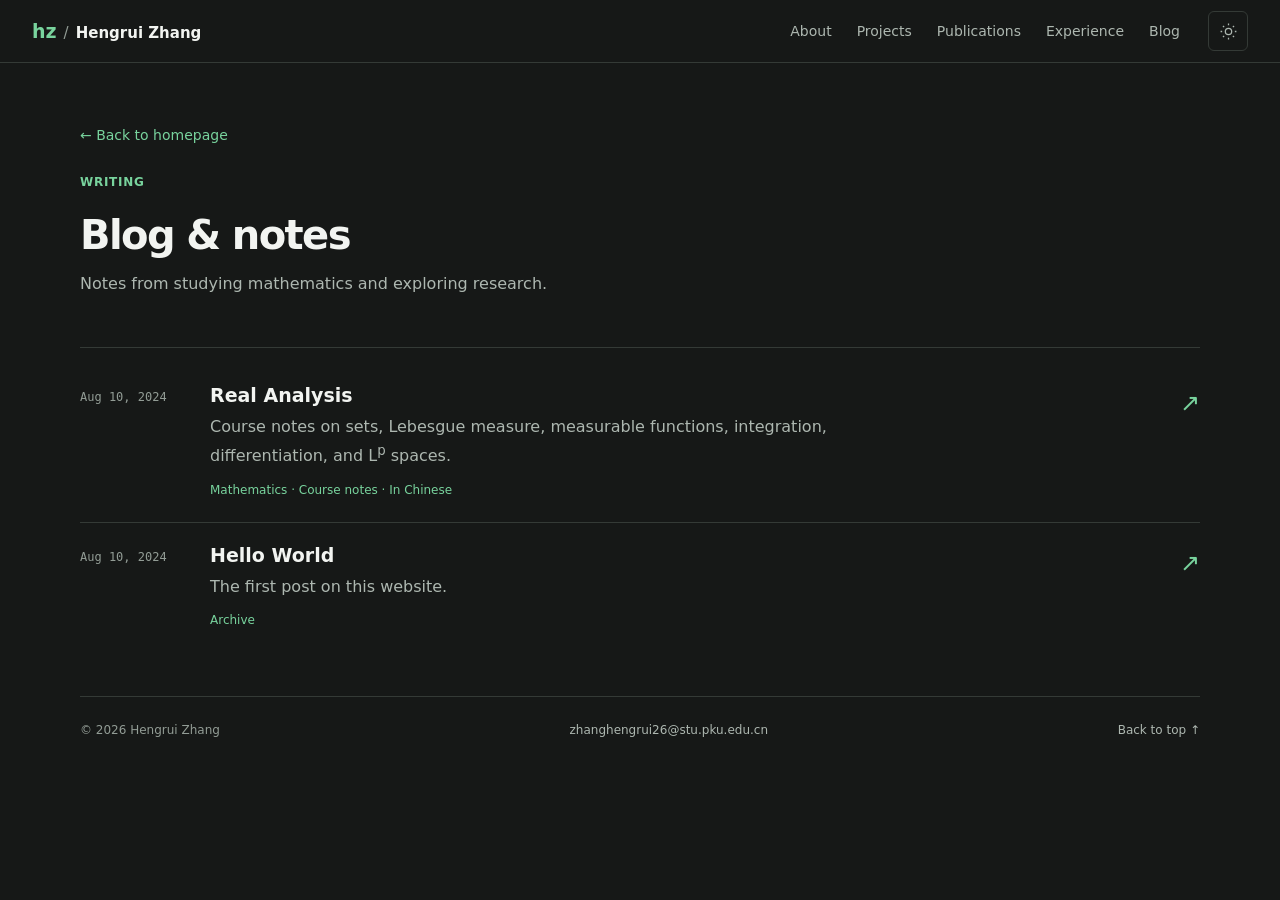
==== blog/index.html @ 1fe7f952 "Redesign academic homepage with OptBound visual style" ====
<!doctype html>
<html lang="en" data-theme="dark">
<head>
<meta charset="utf-8">
<meta name="viewport" content="width=device-width, initial-scale=1">
<title>Blog &amp; notes · Hengrui Zhang</title>
<meta name="description" content="Mathematical notes and writing by Hengrui Zhang.">
<meta name="theme-color" content="#161817">
<meta property="og:type" content="website">
<meta property="og:title" content="Blog &amp; notes · Hengrui Zhang">
<meta property="og:description" content="Mathematical notes and writing by Hengrui Zhang.">
<meta property="og:url" content="https://zhr.xyz/blog/">
<meta name="twitter:card" content="summary">
<link rel="canonical" href="https://zhr.xyz/blog/">
<link rel="icon" href="/assets/favicon.svg" type="image/svg+xml">
<script src="/assets/theme.js">
</script>
<link rel="stylesheet" href="/assets/site.css">
<script src="/assets/site.js" defer>
</script>
</head>
<body id="top">
<a class="skip-link" href="#main">Skip to content</a>
<header class="topbar">
<div class="topbar-inner">
<a class="brand" href="/" aria-label="Hengrui Zhang — home">
<span class="brand-mark">hz</span>
<span class="brand-divider">/</span>
<span>Hengrui Zhang</span>
</a>
<nav class="main-nav" aria-label="Main navigation">
<a href="/#about">About</a>
<a href="/#projects">Projects</a>
<a href="/#publications">Publications</a>
<a href="/#experience">Experience</a>
<a href="/#blog">Blog</a>
</nav>
<button class="theme-toggle" type="button" aria-label="Switch to light theme" title="Switch theme" hidden>
<svg class="sun" viewBox="0 0 24 24" fill="none" stroke="currentColor" stroke-width="1.6" aria-hidden="true">
<circle cx="12" cy="12" r="4"/>
<path d="M12 2v2m0 16v2M2 12h2m16 0h2M5 5l1.5 1.5m11 11L19 19M5 19l1.5-1.5m11-11L19 5"/>
</svg>
<svg class="moon" viewBox="0 0 24 24" fill="none" stroke="currentColor" stroke-width="1.6" aria-hidden="true">
<path d="M20.5 14A8.6 8.6 0 0 1 10 3.5 8.6 8.6 0 1 0 20.5 14Z"/>
</svg>
</button>
</div>
</header>
<main id="main" class="content-width">
<div class="page-intro">
<a class="back-link" href="/">← Back to homepage</a>
<p class="eyebrow">Writing</p>
<h1>Blog &amp; notes</h1>
<p class="muted">Notes from studying mathematics and exploring research.</p>
</div>
<section class="section" aria-label="Posts">
<a class="blog-row" href="/2024/08/10/real_analysis/">
<time datetime="2024-08-10">Aug 10, 2024</time>
<div>
<h3>Real Analysis</h3>
<p>Course notes on sets, Lebesgue measure, measurable functions, integration, differentiation, and L<sup>p</sup> spaces.</p>
<span class="blog-category">Mathematics · Course notes · In Chinese</span>
</div>
<span class="blog-arrow" aria-hidden="true">↗</span>
</a>
<a class="blog-row" href="/2024/08/10/hello_world/">
<time datetime="2024-08-10">Aug 10, 2024</time>
<div>
<h3>Hello World</h3>
<p>The first post on this website.</p>
<span class="blog-category">Archive</span>
</div>
<span class="blog-arrow" aria-hidden="true">↗</span>
</a>
</section>
</main>
<footer class="footer content-width">
<span>© 2026 Hengrui Zhang</span>
<a href="mailto:zhanghengrui26@stu.pku.edu.cn">zhanghengrui26@stu.pku.edu.cn</a>
<a href="#top">Back to top ↑</a>
</footer>
</body>
</html>
---- assets/site.css ----
:root{color-scheme:dark;--bg:#161817;--bg-alt:#1b1e1c;--surface:#202421;--text:#f2f4f1;--muted:#adb7b0;--faint:#929c95;--line:#343a36;--line-strong:#49514b;--accent:#78d39d;--accent-strong:#a0e6bb;--button-text:#102318;--radius:6px;font-family:Inter,ui-sans-serif,system-ui,-apple-system,BlinkMacSystemFont,"Segoe UI","PingFang SC","Microsoft YaHei",sans-serif;font-synthesis:none}
:root[data-theme="light"]{color-scheme:light;--bg:#f7f8f5;--bg-alt:#eef1ed;--surface:#fff;--text:#171b18;--muted:#576159;--faint:#657068;--line:#d5dbd6;--line-strong:#b9c2bb;--accent:#187846;--accent-strong:#0f5f36;--button-text:#fff}
*{box-sizing:border-box}html{scroll-behavior:smooth;scroll-padding-top:96px}body{margin:0;background:var(--bg);color:var(--text);font-size:16px;line-height:1.7}a{color:var(--accent);text-decoration:none;text-underline-offset:4px}a:hover{color:var(--accent-strong)}button{font:inherit}a,button{-webkit-tap-highlight-color:transparent}a:focus-visible,button:focus-visible,summary:focus-visible{outline:2px solid var(--accent);outline-offset:5px;border-radius:3px}[hidden]{display:none!important}::selection{background:var(--accent);color:var(--button-text)}h1,h2,h3,h4{margin-top:0;line-height:1.3}p{margin:0 0 15px}svg{display:block}.content-width{width:min(100% - 64px,1120px);margin-inline:auto}.muted{color:var(--muted)}.skip-link{position:fixed;top:8px;left:16px;z-index:200;padding:10px 18px;background:var(--accent);color:var(--button-text);transform:translateY(-150%)}.skip-link:focus{transform:translateY(0)}
.topbar{position:sticky;top:0;z-index:100;border-bottom:1px solid var(--line);background:var(--bg)}.topbar-inner{min-height:62px;max-width:1440px;margin:auto;padding:0 32px;display:flex;align-items:center;gap:28px}.brand{display:inline-flex;align-items:baseline;gap:7px;white-space:nowrap;color:var(--text);font-weight:720;font-size:15px}.brand-mark{color:var(--accent);font-size:19px;font-weight:780}.brand-divider{color:var(--faint);font-weight:400}.main-nav{display:flex;align-items:center;justify-content:center;gap:25px;margin-left:auto}.main-nav a{font-size:14px;color:var(--muted);line-height:44px}.main-nav a:hover,.main-nav a[aria-current="location"]{color:var(--accent)}.theme-toggle{display:grid;place-items:center;width:40px;height:40px;flex:0 0 40px;border:1px solid var(--line);border-radius:var(--radius);color:var(--muted);background:transparent;cursor:pointer}.theme-toggle:hover{background:var(--surface);color:var(--text)}.theme-toggle svg{width:19px;height:19px}.moon{display:none}:root[data-theme="light"] .sun{display:none}:root[data-theme="light"] .moon{display:block}
.about-section{display:grid;grid-template-columns:minmax(0,1fr) 258px;gap:74px;padding:72px 0 56px}.eyebrow{color:var(--accent);font-size:12px;font-weight:650;letter-spacing:.06em;text-transform:uppercase;margin:0 0 17px}h1{font-size:clamp(36px,4.1vw,52px);font-weight:750;letter-spacing:-.04em;margin:0 0 9px}h1 span{display:inline-block;margin-left:8px;vertical-align:middle;color:var(--muted);font-size:24px;font-weight:420;letter-spacing:.03em}.position{color:var(--muted);font-size:19px;margin:0 0 24px}.bio p{color:var(--muted);max-width:710px;line-height:1.8;margin-bottom:16px}.bio a{color:var(--text);text-decoration:underline;text-decoration-color:var(--line-strong)}.bio a:hover{color:var(--accent);text-decoration-color:var(--accent)}.profile-links{display:flex;align-items:center;gap:13px;flex-wrap:wrap;margin-top:27px}.button{display:inline-flex;align-items:center;justify-content:center;gap:16px;border:1px solid var(--line-strong);border-radius:var(--radius);padding:8px 15px;min-height:42px;color:var(--text);font-size:14px;font-weight:600;white-space:nowrap}.button:hover{background:var(--surface);color:var(--text);border-color:var(--accent)}.button.primary{background:var(--accent);color:var(--button-text);border-color:var(--accent)}.button.primary:hover{background:var(--accent-strong);border-color:var(--accent-strong)}.text-link{display:inline-flex;gap:9px;align-items:center;font-size:14px;font-weight:560;min-height:40px}.profile-aside{padding-left:29px;border-left:1px solid var(--line);align-self:center}.avatar{width:116px;height:116px;display:block;object-fit:cover;border-radius:var(--radius);border:1px solid var(--line-strong);margin-bottom:22px}.aside-label{font-weight:650;font-size:14px;margin-bottom:9px}.interest-list{list-style:none;padding:0;margin:0;color:var(--muted);font-size:14px}.interest-list li{margin:7px 0;line-height:1.65}.location{font-size:13px;color:var(--faint);margin:20px 0 0}
.section{border-top:1px solid var(--line);padding:35px 0 44px}.section-heading{display:flex;align-items:baseline;justify-content:space-between;gap:20px;margin-bottom:23px}.section-heading h2{font-size:24px;font-weight:690;letter-spacing:-.02em;margin:0}.section-meta{color:var(--faint);font-size:12px;font-family:ui-monospace,SFMono-Regular,Menlo,monospace}.featured-project{display:grid;grid-template-columns:minmax(0,1fr) 315px;border:1px solid var(--line);border-radius:var(--radius);background:var(--bg-alt);overflow:hidden}.project-description{padding:30px 34px}.project-description .eyebrow{margin-bottom:12px}.project-description h3{font-size:39px;font-weight:760;letter-spacing:-.04em;margin-bottom:10px}.project-description h3 a{color:var(--text)}.project-description h3 span{color:var(--accent)}.project-arrow{font-size:26px;margin-left:5px;font-weight:450}.project-deck{font-size:18px;line-height:1.5;max-width:440px}.project-description>.muted{font-size:15px;margin-bottom:17px}.project-role{font-size:13px;color:var(--muted);line-height:1.7;border-left:2px solid var(--line-strong);padding-left:12px}.project-role strong{color:var(--text);display:block;font-weight:550}.project-links{display:flex;align-items:center;flex-wrap:wrap;gap:19px;margin-top:20px}.project-index{border-left:1px solid var(--line);padding:25px 24px;display:flex;flex-direction:column;font-size:14px;background:var(--surface)}.index-heading{display:flex;align-items:center;justify-content:space-between;gap:15px;color:var(--text);font-weight:680;padding-bottom:17px;border-bottom:1px solid var(--line)}.live-label{font-size:12px;font-weight:450;color:var(--faint)}.index-group{padding-top:19px}.index-label{display:block;font-size:12px;color:var(--accent);margin-bottom:8px}.index-group a{margin:0;display:flex;justify-content:space-between;padding:4px 0;color:var(--muted)}.index-group a span{color:var(--faint)}.index-group a:hover{color:var(--accent)}.index-footer{border-top:1px solid var(--line);margin-top:auto;padding-top:15px;display:flex;gap:12px;font-family:ui-monospace,SFMono-Regular,Menlo,monospace;font-size:12px;color:var(--muted)}.index-separator{color:var(--faint)}
.publication{display:grid;grid-template-columns:105px minmax(0,1fr);gap:25px;padding:25px 0;border-top:1px solid var(--line)}.publication:first-of-type{border-top:0;padding-top:0}.paper-meta{display:flex;flex-direction:column;align-items:flex-start;gap:9px;padding-top:2px}.paper-year{color:var(--muted);font-family:ui-monospace,SFMono-Regular,Menlo,monospace;font-size:14px}.badge{font-size:12px;padding:2px 8px;border:1px solid var(--line-strong);border-radius:4px;color:var(--muted);white-space:nowrap}.publication h3{font-size:18px;font-weight:640;margin:0 0 8px;line-height:1.5}.publication h3 a{color:var(--text)}.publication h3 a:hover{color:var(--accent)}.authors{font-size:14px;color:var(--muted);line-height:1.8;margin-bottom:8px}.authors strong{color:var(--text);font-weight:620;text-decoration:underline;text-decoration-color:var(--faint);text-underline-offset:3px}.authors sup{font-size:10px}.paper-summary{color:var(--muted);font-size:14px;margin:9px 0 10px}.paper-links{display:flex;gap:17px;flex-wrap:wrap}.paper-links a{font-size:13px;font-weight:550;padding:3px 0}.contribution-note{font-size:12px;color:var(--faint);margin:0}.two-column{display:grid;grid-template-columns:1fr 1fr;gap:70px}.two-column h3{font-size:17px;font-weight:650;margin:8px 0 22px}.timeline-item{margin:0 0 23px;padding-left:17px;border-left:1px solid var(--line-strong)}.timeline-date{font-size:12px;color:var(--faint);font-family:ui-monospace,SFMono-Regular,Menlo,monospace;display:block;margin-bottom:4px}.timeline-item h4{font-size:15px;font-weight:630;margin:0 0 3px}.timeline-item p{font-size:14px;line-height:1.75;color:var(--muted);margin:0}.cv-links{display:flex;gap:21px;flex-wrap:wrap;margin-top:22px}.honor-list{list-style:none;padding:0;margin:0}.honor-list li{display:grid;grid-template-columns:110px minmax(0,1fr);gap:20px;padding:12px 0;border-top:1px solid var(--line);font-size:14px}.honor-list li:first-child{border-top:0}.honor-list time{color:var(--faint);font-size:13px}.honor-list strong{font-weight:580}.blog-row{display:grid;grid-template-columns:105px minmax(0,1fr) auto;gap:25px;padding:20px 0;border-top:1px solid var(--line);align-items:start;color:var(--text)}.blog-row:first-of-type{border-top:0;padding-top:0}.blog-row time{font-family:ui-monospace,SFMono-Regular,Menlo,monospace;font-size:12px;color:var(--faint);padding-top:4px}.blog-row h3{font-size:19px;margin:0 0 5px;font-weight:620}.blog-row p{font-size:14px;color:var(--muted);margin:0;max-width:680px}.blog-arrow{font-size:24px;color:var(--accent)}.blog-row:hover h3{color:var(--accent)}.blog-category{display:inline-block;color:var(--accent);font-size:12px;margin-top:10px}.footer{border-top:1px solid var(--line);padding-block:23px;display:flex;align-items:center;gap:24px;justify-content:space-between;font-size:12px;color:var(--faint)}.footer a{color:var(--muted)}
.page-intro{padding:58px 0 35px}.page-intro h1{font-size:40px}.page-intro .muted{max-width:670px}.back-link{display:inline-block;font-size:14px;margin-bottom:24px}.article-layout{display:grid;grid-template-columns:210px minmax(0,1fr);gap:55px;align-items:start;padding-bottom:55px}.article-toc{position:sticky;top:96px;border-left:1px solid var(--line);padding-left:20px;font-size:14px}.article-toc p{font-weight:600}.article-toc a{display:block;color:var(--muted);padding:6px 0}.article-toc a:hover{color:var(--accent)}.post-body{min-width:0;line-height:1.95;overflow-wrap:anywhere}.post-body h1{font-size:27px;letter-spacing:0;margin:34px 0 18px;padding-top:20px;border-top:1px solid var(--line)}.post-body h1:first-child{margin-top:0}.post-body h2{font-size:21px;margin-top:32px;line-height:1.6}.post-body p{margin:16px 0}.post-body mjx-container[display="true"]{overflow-x:auto;overflow-y:hidden;max-width:100%;padding-block:7px}.post-body mjx-container svg{display:inline-block;max-width:none}.post-body .math.inline{display:inline}.post-body .math.display{display:block;max-width:100%;overflow-x:auto}.post-body table{display:block;max-width:100%;overflow-x:auto}.post-body blockquote{border-left:2px solid var(--accent);padding-left:18px;margin-left:0;color:var(--muted)}
@media(min-width:1450px){.about-section{padding-top:84px;padding-bottom:66px}}
@media(max-width:1000px){.about-section{gap:38px;grid-template-columns:minmax(0,1fr) 225px}.topbar-inner{gap:20px}.main-nav{gap:17px}.brand{font-size:14px}.brand-divider{display:none}.brand>span:last-child{display:none}.featured-project{grid-template-columns:minmax(0,1fr) 280px}.project-description{padding:27px}.two-column{gap:40px}h1 span{display:block;margin:8px 0 0;font-size:22px}}
@media(max-width:720px){html{scroll-padding-top:116px}.content-width{width:calc(100% - 36px)}.topbar-inner{padding:9px 18px 0;gap:8px;min-height:100px;flex-wrap:wrap;justify-content:space-between}.brand>span:last-child,.brand-divider{display:inline}.brand{font-size:14px}.theme-toggle{width:34px;height:34px;flex-basis:34px}.main-nav{order:3;width:100%;margin:0;justify-content:space-between;gap:12px;overflow-x:auto}.main-nav a{font-size:13px;line-height:43px;white-space:nowrap}.about-section{padding:37px 0 34px;grid-template-columns:1fr;gap:28px}.eyebrow{font-size:12px;letter-spacing:.02em}.position{font-size:17px;margin-bottom:19px}h1{font-size:38px}h1 span{display:inline-block;font-size:21px;margin:0 0 0 4px}.bio p{font-size:16px}.profile-aside{padding:21px 0 0;border-left:0;border-top:1px solid var(--line);display:grid;grid-template-columns:76px minmax(0,1fr);column-gap:20px;align-items:start}.avatar{grid-row:1/4;width:76px;height:76px;margin:0}.aside-label{margin:0 0 5px}.interest-list{font-size:14px}.interest-list li{margin:3px 0}.location{grid-column:2;margin:10px 0 0}.profile-links{gap:10px;margin-top:23px}.profile-links .button{padding:8px 12px;font-size:14px;gap:10px}.profile-links .text-link{font-size:14px}.section{padding:27px 0 31px}.section-heading{margin-bottom:20px;gap:12px;flex-wrap:wrap}.section-heading h2{font-size:22px}.section-meta{font-size:12px}.featured-project{grid-template-columns:1fr}.project-description{padding:23px}.project-description h3{font-size:36px}.project-deck{font-size:18px}.project-index{border-left:0;border-top:1px solid var(--line);padding:20px 23px;display:grid;grid-template-columns:1fr 1fr;gap:0 15px}.index-heading{grid-column:1/-1}.index-group{padding-top:13px}.index-footer{grid-column:1/-1;margin-top:18px}.index-label{font-size:12px}.publication{grid-template-columns:1fr;gap:9px;padding:21px 0}.paper-meta{flex-direction:row;align-items:center;gap:11px}.paper-year{font-size:12px}.publication h3{font-size:17px}.two-column{grid-template-columns:1fr;gap:15px}.honor-list li{grid-template-columns:80px minmax(0,1fr);gap:12px}.blog-row{grid-template-columns:minmax(0,1fr) 25px;gap:7px 12px}.blog-row time{grid-column:1/-1}.footer{flex-wrap:wrap;gap:8px 20px;padding-block:20px}.footer>a:last-child{margin-left:auto}.footer>a:nth-child(2){overflow-wrap:anywhere}.page-intro{padding:36px 0 22px}.page-intro h1{font-size:33px}.article-layout{grid-template-columns:1fr;gap:26px}.article-toc{position:static;display:flex;flex-wrap:wrap;gap:2px 17px}.article-toc p{width:100%;margin-bottom:5px}.article-toc a{font-size:14px}.post-body h1{font-size:25px}.post-body h2{font-size:20px}}
@media(max-width:380px){h1{font-size:33px}h1 span{font-size:19px}.main-nav{gap:11px}.main-nav a{font-size:12px}.project-description{padding:20px}.project-index{padding:18px}.index-footer{gap:8px}}
@media(prefers-reduced-motion:reduce){html{scroll-behavior:auto}}
@media print{.topbar,.skip-link,.theme-toggle,.article-toc,.footer>a:last-child{display:none}.content-width{width:100%}body{background:white;color:black;font-size:11pt}.about-section{padding:0 0 20px;gap:30px}.section{padding:18px 0}.featured-project,.publication{break-inside:avoid}.article-layout{display:block}:root{--bg:#fff;--bg-alt:#fff;--surface:#fff;--text:#111;--muted:#444;--faint:#555;--line:#ddd;--line-strong:#ccc;--accent:#176b3f;--accent-strong:#176b3f}.button.primary{background:none;color:#176b3f}}
/* Research status labels belong to the linked suite, not to the whole project. */
.index-group a .suite-status{font-family:ui-monospace,SFMono-Regular,Menlo,monospace;font-size:12px;color:var(--faint)}.index-group a .available{color:var(--accent)}
.project-description>.muted,.paper-summary,.blog-row p{font-size:16px}
.post-body .math.inline mjx-container{max-width:100%;overflow-x:auto;overflow-y:hidden;vertical-align:middle}
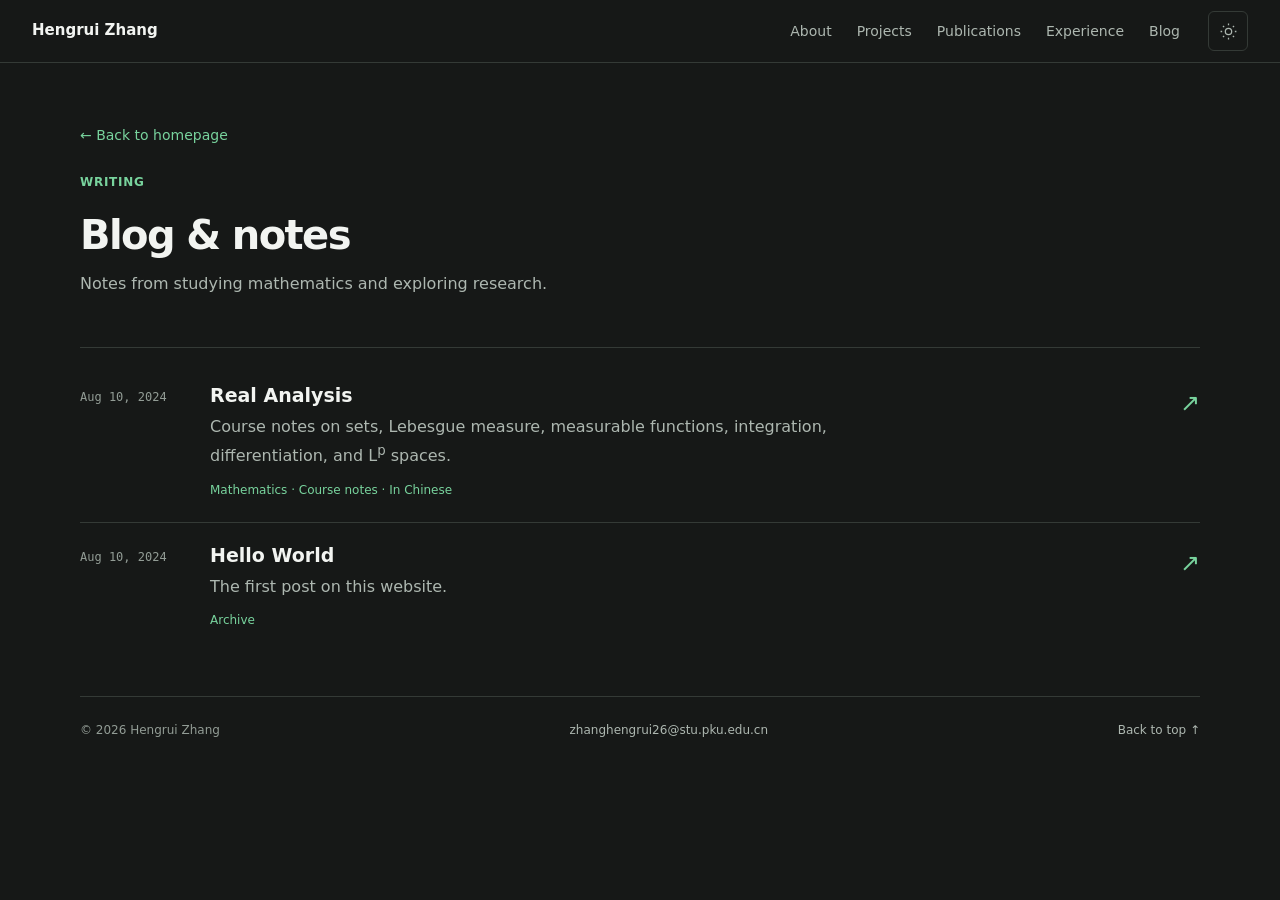
==== commit db7fbc97: "Simplify site header to display only Hengrui Zhang" ====
--- a/blog/index.html
+++ b/blog/index.html
@@ -24,8 +24,6 @@
 <header class="topbar">
 <div class="topbar-inner">
 <a class="brand" href="/" aria-label="Hengrui Zhang — home">
-<span class="brand-mark">hz</span>
-<span class="brand-divider">/</span>
 <span>Hengrui Zhang</span>
 </a>
 <nav class="main-nav" aria-label="Main navigation">
--- a/assets/site.css
+++ b/assets/site.css
@@ -1,14 +1,14 @@
 :root{color-scheme:dark;--bg:#161817;--bg-alt:#1b1e1c;--surface:#202421;--text:#f2f4f1;--muted:#adb7b0;--faint:#929c95;--line:#343a36;--line-strong:#49514b;--accent:#78d39d;--accent-strong:#a0e6bb;--button-text:#102318;--radius:6px;font-family:Inter,ui-sans-serif,system-ui,-apple-system,BlinkMacSystemFont,"Segoe UI","PingFang SC","Microsoft YaHei",sans-serif;font-synthesis:none}
 :root[data-theme="light"]{color-scheme:light;--bg:#f7f8f5;--bg-alt:#eef1ed;--surface:#fff;--text:#171b18;--muted:#576159;--faint:#657068;--line:#d5dbd6;--line-strong:#b9c2bb;--accent:#187846;--accent-strong:#0f5f36;--button-text:#fff}
 *{box-sizing:border-box}html{scroll-behavior:smooth;scroll-padding-top:96px}body{margin:0;background:var(--bg);color:var(--text);font-size:16px;line-height:1.7}a{color:var(--accent);text-decoration:none;text-underline-offset:4px}a:hover{color:var(--accent-strong)}button{font:inherit}a,button{-webkit-tap-highlight-color:transparent}a:focus-visible,button:focus-visible,summary:focus-visible{outline:2px solid var(--accent);outline-offset:5px;border-radius:3px}[hidden]{display:none!important}::selection{background:var(--accent);color:var(--button-text)}h1,h2,h3,h4{margin-top:0;line-height:1.3}p{margin:0 0 15px}svg{display:block}.content-width{width:min(100% - 64px,1120px);margin-inline:auto}.muted{color:var(--muted)}.skip-link{position:fixed;top:8px;left:16px;z-index:200;padding:10px 18px;background:var(--accent);color:var(--button-text);transform:translateY(-150%)}.skip-link:focus{transform:translateY(0)}
-.topbar{position:sticky;top:0;z-index:100;border-bottom:1px solid var(--line);background:var(--bg)}.topbar-inner{min-height:62px;max-width:1440px;margin:auto;padding:0 32px;display:flex;align-items:center;gap:28px}.brand{display:inline-flex;align-items:baseline;gap:7px;white-space:nowrap;color:var(--text);font-weight:720;font-size:15px}.brand-mark{color:var(--accent);font-size:19px;font-weight:780}.brand-divider{color:var(--faint);font-weight:400}.main-nav{display:flex;align-items:center;justify-content:center;gap:25px;margin-left:auto}.main-nav a{font-size:14px;color:var(--muted);line-height:44px}.main-nav a:hover,.main-nav a[aria-current="location"]{color:var(--accent)}.theme-toggle{display:grid;place-items:center;width:40px;height:40px;flex:0 0 40px;border:1px solid var(--line);border-radius:var(--radius);color:var(--muted);background:transparent;cursor:pointer}.theme-toggle:hover{background:var(--surface);color:var(--text)}.theme-toggle svg{width:19px;height:19px}.moon{display:none}:root[data-theme="light"] .sun{display:none}:root[data-theme="light"] .moon{display:block}
+.topbar{position:sticky;top:0;z-index:100;border-bottom:1px solid var(--line);background:var(--bg)}.topbar-inner{min-height:62px;max-width:1440px;margin:auto;padding:0 32px;display:flex;align-items:center;gap:28px}.brand{display:inline-flex;align-items:baseline;gap:7px;white-space:nowrap;color:var(--text);font-weight:720;font-size:15px}.main-nav{display:flex;align-items:center;justify-content:center;gap:25px;margin-left:auto}.main-nav a{font-size:14px;color:var(--muted);line-height:44px}.main-nav a:hover,.main-nav a[aria-current="location"]{color:var(--accent)}.theme-toggle{display:grid;place-items:center;width:40px;height:40px;flex:0 0 40px;border:1px solid var(--line);border-radius:var(--radius);color:var(--muted);background:transparent;cursor:pointer}.theme-toggle:hover{background:var(--surface);color:var(--text)}.theme-toggle svg{width:19px;height:19px}.moon{display:none}:root[data-theme="light"] .sun{display:none}:root[data-theme="light"] .moon{display:block}
 .about-section{display:grid;grid-template-columns:minmax(0,1fr) 258px;gap:74px;padding:72px 0 56px}.eyebrow{color:var(--accent);font-size:12px;font-weight:650;letter-spacing:.06em;text-transform:uppercase;margin:0 0 17px}h1{font-size:clamp(36px,4.1vw,52px);font-weight:750;letter-spacing:-.04em;margin:0 0 9px}h1 span{display:inline-block;margin-left:8px;vertical-align:middle;color:var(--muted);font-size:24px;font-weight:420;letter-spacing:.03em}.position{color:var(--muted);font-size:19px;margin:0 0 24px}.bio p{color:var(--muted);max-width:710px;line-height:1.8;margin-bottom:16px}.bio a{color:var(--text);text-decoration:underline;text-decoration-color:var(--line-strong)}.bio a:hover{color:var(--accent);text-decoration-color:var(--accent)}.profile-links{display:flex;align-items:center;gap:13px;flex-wrap:wrap;margin-top:27px}.button{display:inline-flex;align-items:center;justify-content:center;gap:16px;border:1px solid var(--line-strong);border-radius:var(--radius);padding:8px 15px;min-height:42px;color:var(--text);font-size:14px;font-weight:600;white-space:nowrap}.button:hover{background:var(--surface);color:var(--text);border-color:var(--accent)}.button.primary{background:var(--accent);color:var(--button-text);border-color:var(--accent)}.button.primary:hover{background:var(--accent-strong);border-color:var(--accent-strong)}.text-link{display:inline-flex;gap:9px;align-items:center;font-size:14px;font-weight:560;min-height:40px}.profile-aside{padding-left:29px;border-left:1px solid var(--line);align-self:center}.avatar{width:116px;height:116px;display:block;object-fit:cover;border-radius:var(--radius);border:1px solid var(--line-strong);margin-bottom:22px}.aside-label{font-weight:650;font-size:14px;margin-bottom:9px}.interest-list{list-style:none;padding:0;margin:0;color:var(--muted);font-size:14px}.interest-list li{margin:7px 0;line-height:1.65}.location{font-size:13px;color:var(--faint);margin:20px 0 0}
 .section{border-top:1px solid var(--line);padding:35px 0 44px}.section-heading{display:flex;align-items:baseline;justify-content:space-between;gap:20px;margin-bottom:23px}.section-heading h2{font-size:24px;font-weight:690;letter-spacing:-.02em;margin:0}.section-meta{color:var(--faint);font-size:12px;font-family:ui-monospace,SFMono-Regular,Menlo,monospace}.featured-project{display:grid;grid-template-columns:minmax(0,1fr) 315px;border:1px solid var(--line);border-radius:var(--radius);background:var(--bg-alt);overflow:hidden}.project-description{padding:30px 34px}.project-description .eyebrow{margin-bottom:12px}.project-description h3{font-size:39px;font-weight:760;letter-spacing:-.04em;margin-bottom:10px}.project-description h3 a{color:var(--text)}.project-description h3 span{color:var(--accent)}.project-arrow{font-size:26px;margin-left:5px;font-weight:450}.project-deck{font-size:18px;line-height:1.5;max-width:440px}.project-description>.muted{font-size:15px;margin-bottom:17px}.project-role{font-size:13px;color:var(--muted);line-height:1.7;border-left:2px solid var(--line-strong);padding-left:12px}.project-role strong{color:var(--text);display:block;font-weight:550}.project-links{display:flex;align-items:center;flex-wrap:wrap;gap:19px;margin-top:20px}.project-index{border-left:1px solid var(--line);padding:25px 24px;display:flex;flex-direction:column;font-size:14px;background:var(--surface)}.index-heading{display:flex;align-items:center;justify-content:space-between;gap:15px;color:var(--text);font-weight:680;padding-bottom:17px;border-bottom:1px solid var(--line)}.live-label{font-size:12px;font-weight:450;color:var(--faint)}.index-group{padding-top:19px}.index-label{display:block;font-size:12px;color:var(--accent);margin-bottom:8px}.index-group a{margin:0;display:flex;justify-content:space-between;padding:4px 0;color:var(--muted)}.index-group a span{color:var(--faint)}.index-group a:hover{color:var(--accent)}.index-footer{border-top:1px solid var(--line);margin-top:auto;padding-top:15px;display:flex;gap:12px;font-family:ui-monospace,SFMono-Regular,Menlo,monospace;font-size:12px;color:var(--muted)}.index-separator{color:var(--faint)}
 .publication{display:grid;grid-template-columns:105px minmax(0,1fr);gap:25px;padding:25px 0;border-top:1px solid var(--line)}.publication:first-of-type{border-top:0;padding-top:0}.paper-meta{display:flex;flex-direction:column;align-items:flex-start;gap:9px;padding-top:2px}.paper-year{color:var(--muted);font-family:ui-monospace,SFMono-Regular,Menlo,monospace;font-size:14px}.badge{font-size:12px;padding:2px 8px;border:1px solid var(--line-strong);border-radius:4px;color:var(--muted);white-space:nowrap}.publication h3{font-size:18px;font-weight:640;margin:0 0 8px;line-height:1.5}.publication h3 a{color:var(--text)}.publication h3 a:hover{color:var(--accent)}.authors{font-size:14px;color:var(--muted);line-height:1.8;margin-bottom:8px}.authors strong{color:var(--text);font-weight:620;text-decoration:underline;text-decoration-color:var(--faint);text-underline-offset:3px}.authors sup{font-size:10px}.paper-summary{color:var(--muted);font-size:14px;margin:9px 0 10px}.paper-links{display:flex;gap:17px;flex-wrap:wrap}.paper-links a{font-size:13px;font-weight:550;padding:3px 0}.contribution-note{font-size:12px;color:var(--faint);margin:0}.two-column{display:grid;grid-template-columns:1fr 1fr;gap:70px}.two-column h3{font-size:17px;font-weight:650;margin:8px 0 22px}.timeline-item{margin:0 0 23px;padding-left:17px;border-left:1px solid var(--line-strong)}.timeline-date{font-size:12px;color:var(--faint);font-family:ui-monospace,SFMono-Regular,Menlo,monospace;display:block;margin-bottom:4px}.timeline-item h4{font-size:15px;font-weight:630;margin:0 0 3px}.timeline-item p{font-size:14px;line-height:1.75;color:var(--muted);margin:0}.cv-links{display:flex;gap:21px;flex-wrap:wrap;margin-top:22px}.honor-list{list-style:none;padding:0;margin:0}.honor-list li{display:grid;grid-template-columns:110px minmax(0,1fr);gap:20px;padding:12px 0;border-top:1px solid var(--line);font-size:14px}.honor-list li:first-child{border-top:0}.honor-list time{color:var(--faint);font-size:13px}.honor-list strong{font-weight:580}.blog-row{display:grid;grid-template-columns:105px minmax(0,1fr) auto;gap:25px;padding:20px 0;border-top:1px solid var(--line);align-items:start;color:var(--text)}.blog-row:first-of-type{border-top:0;padding-top:0}.blog-row time{font-family:ui-monospace,SFMono-Regular,Menlo,monospace;font-size:12px;color:var(--faint);padding-top:4px}.blog-row h3{font-size:19px;margin:0 0 5px;font-weight:620}.blog-row p{font-size:14px;color:var(--muted);margin:0;max-width:680px}.blog-arrow{font-size:24px;color:var(--accent)}.blog-row:hover h3{color:var(--accent)}.blog-category{display:inline-block;color:var(--accent);font-size:12px;margin-top:10px}.footer{border-top:1px solid var(--line);padding-block:23px;display:flex;align-items:center;gap:24px;justify-content:space-between;font-size:12px;color:var(--faint)}.footer a{color:var(--muted)}
 .page-intro{padding:58px 0 35px}.page-intro h1{font-size:40px}.page-intro .muted{max-width:670px}.back-link{display:inline-block;font-size:14px;margin-bottom:24px}.article-layout{display:grid;grid-template-columns:210px minmax(0,1fr);gap:55px;align-items:start;padding-bottom:55px}.article-toc{position:sticky;top:96px;border-left:1px solid var(--line);padding-left:20px;font-size:14px}.article-toc p{font-weight:600}.article-toc a{display:block;color:var(--muted);padding:6px 0}.article-toc a:hover{color:var(--accent)}.post-body{min-width:0;line-height:1.95;overflow-wrap:anywhere}.post-body h1{font-size:27px;letter-spacing:0;margin:34px 0 18px;padding-top:20px;border-top:1px solid var(--line)}.post-body h1:first-child{margin-top:0}.post-body h2{font-size:21px;margin-top:32px;line-height:1.6}.post-body p{margin:16px 0}.post-body mjx-container[display="true"]{overflow-x:auto;overflow-y:hidden;max-width:100%;padding-block:7px}.post-body mjx-container svg{display:inline-block;max-width:none}.post-body .math.inline{display:inline}.post-body .math.display{display:block;max-width:100%;overflow-x:auto}.post-body table{display:block;max-width:100%;overflow-x:auto}.post-body blockquote{border-left:2px solid var(--accent);padding-left:18px;margin-left:0;color:var(--muted)}
 @media(min-width:1450px){.about-section{padding-top:84px;padding-bottom:66px}}
-@media(max-width:1000px){.about-section{gap:38px;grid-template-columns:minmax(0,1fr) 225px}.topbar-inner{gap:20px}.main-nav{gap:17px}.brand{font-size:14px}.brand-divider{display:none}.brand>span:last-child{display:none}.featured-project{grid-template-columns:minmax(0,1fr) 280px}.project-description{padding:27px}.two-column{gap:40px}h1 span{display:block;margin:8px 0 0;font-size:22px}}
-@media(max-width:720px){html{scroll-padding-top:116px}.content-width{width:calc(100% - 36px)}.topbar-inner{padding:9px 18px 0;gap:8px;min-height:100px;flex-wrap:wrap;justify-content:space-between}.brand>span:last-child,.brand-divider{display:inline}.brand{font-size:14px}.theme-toggle{width:34px;height:34px;flex-basis:34px}.main-nav{order:3;width:100%;margin:0;justify-content:space-between;gap:12px;overflow-x:auto}.main-nav a{font-size:13px;line-height:43px;white-space:nowrap}.about-section{padding:37px 0 34px;grid-template-columns:1fr;gap:28px}.eyebrow{font-size:12px;letter-spacing:.02em}.position{font-size:17px;margin-bottom:19px}h1{font-size:38px}h1 span{display:inline-block;font-size:21px;margin:0 0 0 4px}.bio p{font-size:16px}.profile-aside{padding:21px 0 0;border-left:0;border-top:1px solid var(--line);display:grid;grid-template-columns:76px minmax(0,1fr);column-gap:20px;align-items:start}.avatar{grid-row:1/4;width:76px;height:76px;margin:0}.aside-label{margin:0 0 5px}.interest-list{font-size:14px}.interest-list li{margin:3px 0}.location{grid-column:2;margin:10px 0 0}.profile-links{gap:10px;margin-top:23px}.profile-links .button{padding:8px 12px;font-size:14px;gap:10px}.profile-links .text-link{font-size:14px}.section{padding:27px 0 31px}.section-heading{margin-bottom:20px;gap:12px;flex-wrap:wrap}.section-heading h2{font-size:22px}.section-meta{font-size:12px}.featured-project{grid-template-columns:1fr}.project-description{padding:23px}.project-description h3{font-size:36px}.project-deck{font-size:18px}.project-index{border-left:0;border-top:1px solid var(--line);padding:20px 23px;display:grid;grid-template-columns:1fr 1fr;gap:0 15px}.index-heading{grid-column:1/-1}.index-group{padding-top:13px}.index-footer{grid-column:1/-1;margin-top:18px}.index-label{font-size:12px}.publication{grid-template-columns:1fr;gap:9px;padding:21px 0}.paper-meta{flex-direction:row;align-items:center;gap:11px}.paper-year{font-size:12px}.publication h3{font-size:17px}.two-column{grid-template-columns:1fr;gap:15px}.honor-list li{grid-template-columns:80px minmax(0,1fr);gap:12px}.blog-row{grid-template-columns:minmax(0,1fr) 25px;gap:7px 12px}.blog-row time{grid-column:1/-1}.footer{flex-wrap:wrap;gap:8px 20px;padding-block:20px}.footer>a:last-child{margin-left:auto}.footer>a:nth-child(2){overflow-wrap:anywhere}.page-intro{padding:36px 0 22px}.page-intro h1{font-size:33px}.article-layout{grid-template-columns:1fr;gap:26px}.article-toc{position:static;display:flex;flex-wrap:wrap;gap:2px 17px}.article-toc p{width:100%;margin-bottom:5px}.article-toc a{font-size:14px}.post-body h1{font-size:25px}.post-body h2{font-size:20px}}
+@media(max-width:1000px){.about-section{gap:38px;grid-template-columns:minmax(0,1fr) 225px}.topbar-inner{gap:20px}.main-nav{gap:17px}.brand{font-size:14px}.featured-project{grid-template-columns:minmax(0,1fr) 280px}.project-description{padding:27px}.two-column{gap:40px}h1 span{display:block;margin:8px 0 0;font-size:22px}}
+@media(max-width:720px){html{scroll-padding-top:116px}.content-width{width:calc(100% - 36px)}.topbar-inner{padding:9px 18px 0;gap:8px;min-height:100px;flex-wrap:wrap;justify-content:space-between}.brand{font-size:14px}.theme-toggle{width:34px;height:34px;flex-basis:34px}.main-nav{order:3;width:100%;margin:0;justify-content:space-between;gap:12px;overflow-x:auto}.main-nav a{font-size:13px;line-height:43px;white-space:nowrap}.about-section{padding:37px 0 34px;grid-template-columns:1fr;gap:28px}.eyebrow{font-size:12px;letter-spacing:.02em}.position{font-size:17px;margin-bottom:19px}h1{font-size:38px}h1 span{display:inline-block;font-size:21px;margin:0 0 0 4px}.bio p{font-size:16px}.profile-aside{padding:21px 0 0;border-left:0;border-top:1px solid var(--line);display:grid;grid-template-columns:76px minmax(0,1fr);column-gap:20px;align-items:start}.avatar{grid-row:1/4;width:76px;height:76px;margin:0}.aside-label{margin:0 0 5px}.interest-list{font-size:14px}.interest-list li{margin:3px 0}.location{grid-column:2;margin:10px 0 0}.profile-links{gap:10px;margin-top:23px}.profile-links .button{padding:8px 12px;font-size:14px;gap:10px}.profile-links .text-link{font-size:14px}.section{padding:27px 0 31px}.section-heading{margin-bottom:20px;gap:12px;flex-wrap:wrap}.section-heading h2{font-size:22px}.section-meta{font-size:12px}.featured-project{grid-template-columns:1fr}.project-description{padding:23px}.project-description h3{font-size:36px}.project-deck{font-size:18px}.project-index{border-left:0;border-top:1px solid var(--line);padding:20px 23px;display:grid;grid-template-columns:1fr 1fr;gap:0 15px}.index-heading{grid-column:1/-1}.index-group{padding-top:13px}.index-footer{grid-column:1/-1;margin-top:18px}.index-label{font-size:12px}.publication{grid-template-columns:1fr;gap:9px;padding:21px 0}.paper-meta{flex-direction:row;align-items:center;gap:11px}.paper-year{font-size:12px}.publication h3{font-size:17px}.two-column{grid-template-columns:1fr;gap:15px}.honor-list li{grid-template-columns:80px minmax(0,1fr);gap:12px}.blog-row{grid-template-columns:minmax(0,1fr) 25px;gap:7px 12px}.blog-row time{grid-column:1/-1}.footer{flex-wrap:wrap;gap:8px 20px;padding-block:20px}.footer>a:last-child{margin-left:auto}.footer>a:nth-child(2){overflow-wrap:anywhere}.page-intro{padding:36px 0 22px}.page-intro h1{font-size:33px}.article-layout{grid-template-columns:1fr;gap:26px}.article-toc{position:static;display:flex;flex-wrap:wrap;gap:2px 17px}.article-toc p{width:100%;margin-bottom:5px}.article-toc a{font-size:14px}.post-body h1{font-size:25px}.post-body h2{font-size:20px}}
 @media(max-width:380px){h1{font-size:33px}h1 span{font-size:19px}.main-nav{gap:11px}.main-nav a{font-size:12px}.project-description{padding:20px}.project-index{padding:18px}.index-footer{gap:8px}}
 @media(prefers-reduced-motion:reduce){html{scroll-behavior:auto}}
 @media print{.topbar,.skip-link,.theme-toggle,.article-toc,.footer>a:last-child{display:none}.content-width{width:100%}body{background:white;color:black;font-size:11pt}.about-section{padding:0 0 20px;gap:30px}.section{padding:18px 0}.featured-project,.publication{break-inside:avoid}.article-layout{display:block}:root{--bg:#fff;--bg-alt:#fff;--surface:#fff;--text:#111;--muted:#444;--faint:#555;--line:#ddd;--line-strong:#ccc;--accent:#176b3f;--accent-strong:#176b3f}.button.primary{background:none;color:#176b3f}}
@@ -16,3 +16,4 @@
 .index-group a .suite-status{font-family:ui-monospace,SFMono-Regular,Menlo,monospace;font-size:12px;color:var(--faint)}.index-group a .available{color:var(--accent)}
 .project-description>.muted,.paper-summary,.blog-row p{font-size:16px}
 .post-body .math.inline mjx-container{max-width:100%;overflow-x:auto;overflow-y:hidden;vertical-align:middle}
+.optbound-wordmark{white-space:nowrap}.optbound-wordmark .wordmark-opt{color:var(--text)}.optbound-wordmark .wordmark-bound{color:var(--accent)}
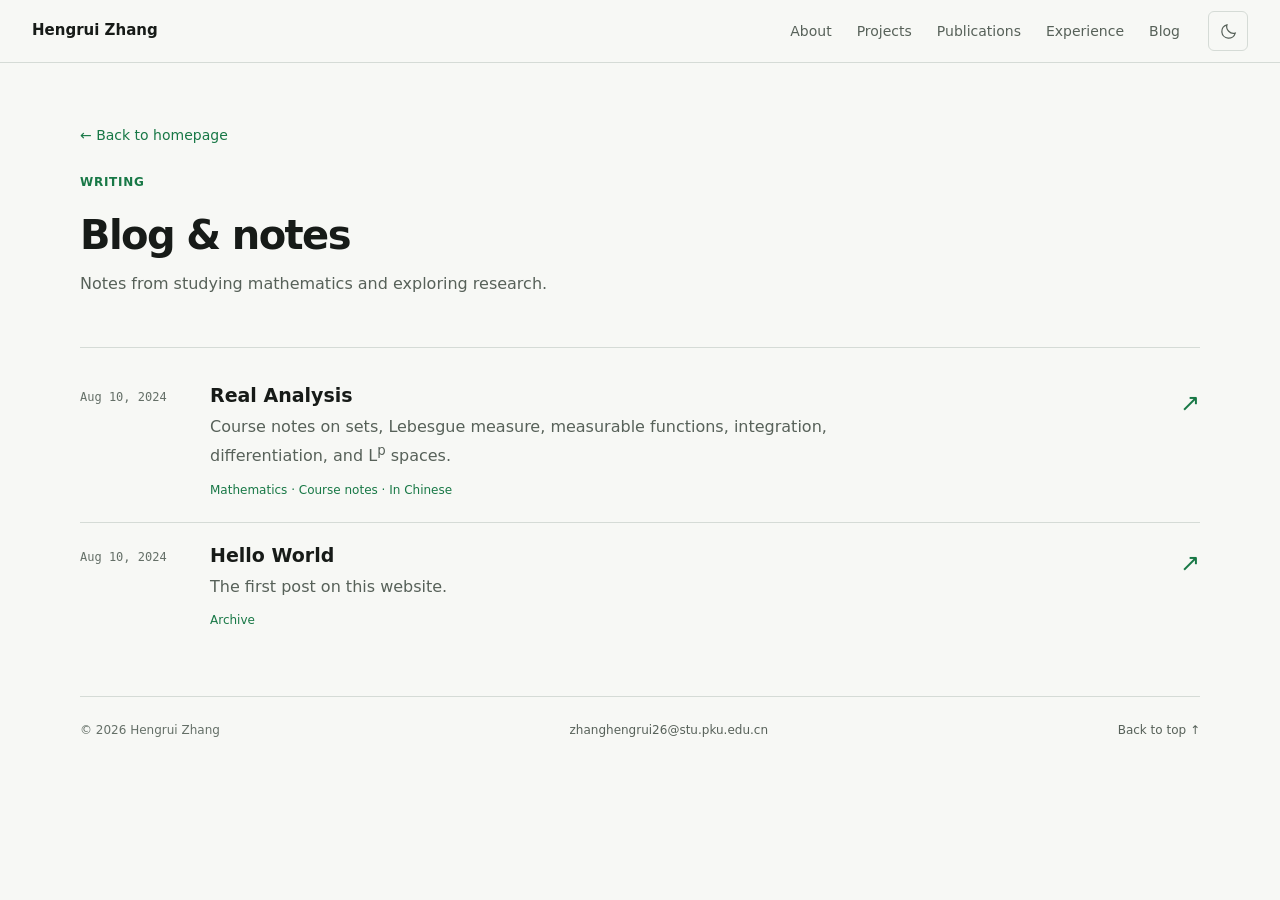
==== commit 28de44ab: "Default personal pages and OptProof to light mode" ====
--- a/blog/index.html
+++ b/blog/index.html
@@ -1,31 +1,29 @@
 <!doctype html>
-<html lang="en" data-theme="dark">
+<html lang="en" data-theme="light">
 <head>
 <meta charset="utf-8">
 <meta name="viewport" content="width=device-width, initial-scale=1">
 <title>Blog &amp; notes · Hengrui Zhang</title>
 <meta name="description" content="Mathematical notes and writing by Hengrui Zhang.">
-<meta name="theme-color" content="#161817">
+<meta name="theme-color" content="#f7f8f5">
 <meta property="og:type" content="website">
 <meta property="og:title" content="Blog &amp; notes · Hengrui Zhang">
 <meta property="og:description" content="Mathematical notes and writing by Hengrui Zhang.">
 <meta property="og:url" content="https://zhr.xyz/blog/">
 <meta name="twitter:card" content="summary">
 <link rel="canonical" href="https://zhr.xyz/blog/">
-<link rel="icon" href="/assets/favicon.svg" type="image/svg+xml">
-<script src="/assets/theme.js">
+<link rel="icon" href="/assets/favicon.svg?v=r1" type="image/svg+xml">
+<script src="/assets/theme.js?v=light-default-20261104">
 </script>
-<link rel="stylesheet" href="/assets/site.css">
-<script src="/assets/site.js" defer>
+<link rel="stylesheet" href="/assets/site.css?v=accepted1">
+<script src="/assets/site.js?v=light-default-20261104" defer>
 </script>
 </head>
 <body id="top">
 <a class="skip-link" href="#main">Skip to content</a>
 <header class="topbar">
 <div class="topbar-inner">
-<a class="brand" href="/" aria-label="Hengrui Zhang — home">
-<span>Hengrui Zhang</span>
-</a>
+<a class="brand" href="/" aria-label="Hengrui Zhang — home">Hengrui Zhang</a>
 <nav class="main-nav" aria-label="Main navigation">
 <a href="/#about">About</a>
 <a href="/#projects">Projects</a>
--- a/assets/site.css
+++ b/assets/site.css
@@ -3,8 +3,8 @@
 *{box-sizing:border-box}html{scroll-behavior:smooth;scroll-padding-top:96px}body{margin:0;background:var(--bg);color:var(--text);font-size:16px;line-height:1.7}a{color:var(--accent);text-decoration:none;text-underline-offset:4px}a:hover{color:var(--accent-strong)}button{font:inherit}a,button{-webkit-tap-highlight-color:transparent}a:focus-visible,button:focus-visible,summary:focus-visible{outline:2px solid var(--accent);outline-offset:5px;border-radius:3px}[hidden]{display:none!important}::selection{background:var(--accent);color:var(--button-text)}h1,h2,h3,h4{margin-top:0;line-height:1.3}p{margin:0 0 15px}svg{display:block}.content-width{width:min(100% - 64px,1120px);margin-inline:auto}.muted{color:var(--muted)}.skip-link{position:fixed;top:8px;left:16px;z-index:200;padding:10px 18px;background:var(--accent);color:var(--button-text);transform:translateY(-150%)}.skip-link:focus{transform:translateY(0)}
 .topbar{position:sticky;top:0;z-index:100;border-bottom:1px solid var(--line);background:var(--bg)}.topbar-inner{min-height:62px;max-width:1440px;margin:auto;padding:0 32px;display:flex;align-items:center;gap:28px}.brand{display:inline-flex;align-items:baseline;gap:7px;white-space:nowrap;color:var(--text);font-weight:720;font-size:15px}.main-nav{display:flex;align-items:center;justify-content:center;gap:25px;margin-left:auto}.main-nav a{font-size:14px;color:var(--muted);line-height:44px}.main-nav a:hover,.main-nav a[aria-current="location"]{color:var(--accent)}.theme-toggle{display:grid;place-items:center;width:40px;height:40px;flex:0 0 40px;border:1px solid var(--line);border-radius:var(--radius);color:var(--muted);background:transparent;cursor:pointer}.theme-toggle:hover{background:var(--surface);color:var(--text)}.theme-toggle svg{width:19px;height:19px}.moon{display:none}:root[data-theme="light"] .sun{display:none}:root[data-theme="light"] .moon{display:block}
 .about-section{display:grid;grid-template-columns:minmax(0,1fr) 258px;gap:74px;padding:72px 0 56px}.eyebrow{color:var(--accent);font-size:12px;font-weight:650;letter-spacing:.06em;text-transform:uppercase;margin:0 0 17px}h1{font-size:clamp(36px,4.1vw,52px);font-weight:750;letter-spacing:-.04em;margin:0 0 9px}h1 span{display:inline-block;margin-left:8px;vertical-align:middle;color:var(--muted);font-size:24px;font-weight:420;letter-spacing:.03em}.position{color:var(--muted);font-size:19px;margin:0 0 24px}.bio p{color:var(--muted);max-width:710px;line-height:1.8;margin-bottom:16px}.bio a{color:var(--text);text-decoration:underline;text-decoration-color:var(--line-strong)}.bio a:hover{color:var(--accent);text-decoration-color:var(--accent)}.profile-links{display:flex;align-items:center;gap:13px;flex-wrap:wrap;margin-top:27px}.button{display:inline-flex;align-items:center;justify-content:center;gap:16px;border:1px solid var(--line-strong);border-radius:var(--radius);padding:8px 15px;min-height:42px;color:var(--text);font-size:14px;font-weight:600;white-space:nowrap}.button:hover{background:var(--surface);color:var(--text);border-color:var(--accent)}.button.primary{background:var(--accent);color:var(--button-text);border-color:var(--accent)}.button.primary:hover{background:var(--accent-strong);border-color:var(--accent-strong)}.text-link{display:inline-flex;gap:9px;align-items:center;font-size:14px;font-weight:560;min-height:40px}.profile-aside{padding-left:29px;border-left:1px solid var(--line);align-self:center}.avatar{width:116px;height:116px;display:block;object-fit:cover;border-radius:var(--radius);border:1px solid var(--line-strong);margin-bottom:22px}.aside-label{font-weight:650;font-size:14px;margin-bottom:9px}.interest-list{list-style:none;padding:0;margin:0;color:var(--muted);font-size:14px}.interest-list li{margin:7px 0;line-height:1.65}.location{font-size:13px;color:var(--faint);margin:20px 0 0}
-.section{border-top:1px solid var(--line);padding:35px 0 44px}.section-heading{display:flex;align-items:baseline;justify-content:space-between;gap:20px;margin-bottom:23px}.section-heading h2{font-size:24px;font-weight:690;letter-spacing:-.02em;margin:0}.section-meta{color:var(--faint);font-size:12px;font-family:ui-monospace,SFMono-Regular,Menlo,monospace}.featured-project{display:grid;grid-template-columns:minmax(0,1fr) 315px;border:1px solid var(--line);border-radius:var(--radius);background:var(--bg-alt);overflow:hidden}.project-description{padding:30px 34px}.project-description .eyebrow{margin-bottom:12px}.project-description h3{font-size:39px;font-weight:760;letter-spacing:-.04em;margin-bottom:10px}.project-description h3 a{color:var(--text)}.project-description h3 span{color:var(--accent)}.project-arrow{font-size:26px;margin-left:5px;font-weight:450}.project-deck{font-size:18px;line-height:1.5;max-width:440px}.project-description>.muted{font-size:15px;margin-bottom:17px}.project-role{font-size:13px;color:var(--muted);line-height:1.7;border-left:2px solid var(--line-strong);padding-left:12px}.project-role strong{color:var(--text);display:block;font-weight:550}.project-links{display:flex;align-items:center;flex-wrap:wrap;gap:19px;margin-top:20px}.project-index{border-left:1px solid var(--line);padding:25px 24px;display:flex;flex-direction:column;font-size:14px;background:var(--surface)}.index-heading{display:flex;align-items:center;justify-content:space-between;gap:15px;color:var(--text);font-weight:680;padding-bottom:17px;border-bottom:1px solid var(--line)}.live-label{font-size:12px;font-weight:450;color:var(--faint)}.index-group{padding-top:19px}.index-label{display:block;font-size:12px;color:var(--accent);margin-bottom:8px}.index-group a{margin:0;display:flex;justify-content:space-between;padding:4px 0;color:var(--muted)}.index-group a span{color:var(--faint)}.index-group a:hover{color:var(--accent)}.index-footer{border-top:1px solid var(--line);margin-top:auto;padding-top:15px;display:flex;gap:12px;font-family:ui-monospace,SFMono-Regular,Menlo,monospace;font-size:12px;color:var(--muted)}.index-separator{color:var(--faint)}
-.publication{display:grid;grid-template-columns:105px minmax(0,1fr);gap:25px;padding:25px 0;border-top:1px solid var(--line)}.publication:first-of-type{border-top:0;padding-top:0}.paper-meta{display:flex;flex-direction:column;align-items:flex-start;gap:9px;padding-top:2px}.paper-year{color:var(--muted);font-family:ui-monospace,SFMono-Regular,Menlo,monospace;font-size:14px}.badge{font-size:12px;padding:2px 8px;border:1px solid var(--line-strong);border-radius:4px;color:var(--muted);white-space:nowrap}.publication h3{font-size:18px;font-weight:640;margin:0 0 8px;line-height:1.5}.publication h3 a{color:var(--text)}.publication h3 a:hover{color:var(--accent)}.authors{font-size:14px;color:var(--muted);line-height:1.8;margin-bottom:8px}.authors strong{color:var(--text);font-weight:620;text-decoration:underline;text-decoration-color:var(--faint);text-underline-offset:3px}.authors sup{font-size:10px}.paper-summary{color:var(--muted);font-size:14px;margin:9px 0 10px}.paper-links{display:flex;gap:17px;flex-wrap:wrap}.paper-links a{font-size:13px;font-weight:550;padding:3px 0}.contribution-note{font-size:12px;color:var(--faint);margin:0}.two-column{display:grid;grid-template-columns:1fr 1fr;gap:70px}.two-column h3{font-size:17px;font-weight:650;margin:8px 0 22px}.timeline-item{margin:0 0 23px;padding-left:17px;border-left:1px solid var(--line-strong)}.timeline-date{font-size:12px;color:var(--faint);font-family:ui-monospace,SFMono-Regular,Menlo,monospace;display:block;margin-bottom:4px}.timeline-item h4{font-size:15px;font-weight:630;margin:0 0 3px}.timeline-item p{font-size:14px;line-height:1.75;color:var(--muted);margin:0}.cv-links{display:flex;gap:21px;flex-wrap:wrap;margin-top:22px}.honor-list{list-style:none;padding:0;margin:0}.honor-list li{display:grid;grid-template-columns:110px minmax(0,1fr);gap:20px;padding:12px 0;border-top:1px solid var(--line);font-size:14px}.honor-list li:first-child{border-top:0}.honor-list time{color:var(--faint);font-size:13px}.honor-list strong{font-weight:580}.blog-row{display:grid;grid-template-columns:105px minmax(0,1fr) auto;gap:25px;padding:20px 0;border-top:1px solid var(--line);align-items:start;color:var(--text)}.blog-row:first-of-type{border-top:0;padding-top:0}.blog-row time{font-family:ui-monospace,SFMono-Regular,Menlo,monospace;font-size:12px;color:var(--faint);padding-top:4px}.blog-row h3{font-size:19px;margin:0 0 5px;font-weight:620}.blog-row p{font-size:14px;color:var(--muted);margin:0;max-width:680px}.blog-arrow{font-size:24px;color:var(--accent)}.blog-row:hover h3{color:var(--accent)}.blog-category{display:inline-block;color:var(--accent);font-size:12px;margin-top:10px}.footer{border-top:1px solid var(--line);padding-block:23px;display:flex;align-items:center;gap:24px;justify-content:space-between;font-size:12px;color:var(--faint)}.footer a{color:var(--muted)}
+.section{border-top:1px solid var(--line);padding:35px 0 44px}.section-heading{display:flex;align-items:baseline;justify-content:space-between;gap:20px;margin-bottom:23px}.section-heading h2{font-size:24px;font-weight:690;letter-spacing:-.02em;margin:0}.section-meta{color:var(--faint);font-size:12px;font-family:ui-monospace,SFMono-Regular,Menlo,monospace}.featured-project{display:grid;grid-template-columns:minmax(0,1fr) 315px;border:1px solid var(--line);border-radius:var(--radius);background:var(--bg-alt);overflow:hidden}.project-description{padding:30px 34px}.project-description .eyebrow{margin-bottom:12px}.project-description h3{font-size:39px;font-weight:760;letter-spacing:-.04em;margin-bottom:10px}.project-description h3 a{color:var(--text)}.project-description h3 span{color:var(--accent)}.project-arrow{font-size:26px;margin-left:5px;font-weight:450}.project-deck{font-size:18px;line-height:1.5}.project-description>.muted{font-size:15px;margin-bottom:17px}.project-role{font-size:13px;color:var(--muted);line-height:1.7;border-left:2px solid var(--line-strong);padding-left:12px}.project-role strong{color:var(--text);display:block;font-weight:550}.project-links{display:flex;align-items:center;flex-wrap:wrap;gap:19px;margin-top:20px}.project-index{border-left:1px solid var(--line);padding:25px 24px;display:flex;flex-direction:column;font-size:14px;background:var(--surface)}.index-heading{display:flex;align-items:center;justify-content:space-between;gap:15px;color:var(--text);font-weight:680;padding-bottom:17px;border-bottom:1px solid var(--line)}.live-label{font-size:12px;font-weight:450;color:var(--faint)}.index-group{padding-top:19px}.index-label{display:block;font-size:12px;color:var(--accent);margin-bottom:8px}.index-group a{margin:0;display:flex;justify-content:space-between;padding:4px 0;color:var(--muted)}.index-group a span{color:var(--faint)}.index-group a:hover{color:var(--accent)}.index-footer{border-top:1px solid var(--line);margin-top:auto;padding-top:15px;display:flex;gap:12px;font-family:ui-monospace,SFMono-Regular,Menlo,monospace;font-size:12px;color:var(--muted)}.index-separator{color:var(--faint)}
+.publication{display:grid;grid-template-columns:105px minmax(0,1fr);gap:25px;padding:25px 0;border-top:1px solid var(--line)}.publication:first-of-type{border-top:0;padding-top:0}.paper-meta{display:flex;flex-direction:column;align-items:flex-start;gap:9px;padding-top:2px}.paper-year{color:var(--muted);font-family:ui-monospace,SFMono-Regular,Menlo,monospace;font-size:14px}.badge{font-size:12px;padding:2px 8px;border:1px solid var(--line-strong);border-radius:4px;color:var(--muted);white-space:nowrap}.badge.accepted{color:var(--accent);border-color:var(--accent)}.publication h3{font-size:18px;font-weight:640;margin:0 0 8px;line-height:1.5}.publication h3 a{color:var(--text)}.publication h3 a:hover{color:var(--accent)}.authors{font-size:14px;color:var(--muted);line-height:1.8;margin-bottom:8px}.authors strong{color:var(--text);font-weight:620;text-decoration:underline;text-decoration-color:var(--faint);text-underline-offset:3px}.authors sup{font-size:10px}.paper-summary{color:var(--muted);font-size:14px;margin:9px 0 10px}.paper-links{display:flex;gap:17px;flex-wrap:wrap}.paper-links a{font-size:13px;font-weight:550;padding:3px 0}.contribution-note{font-size:12px;color:var(--faint);margin:0}.two-column{display:grid;grid-template-columns:1fr 1fr;gap:70px}.two-column h3{font-size:17px;font-weight:650;margin:8px 0 22px}.timeline-item{margin:0 0 23px;padding-left:17px;border-left:1px solid var(--line-strong)}.timeline-date{font-size:12px;color:var(--faint);font-family:ui-monospace,SFMono-Regular,Menlo,monospace;display:block;margin-bottom:4px}.timeline-item h4{font-size:15px;font-weight:630;margin:0 0 3px}.timeline-item p{font-size:14px;line-height:1.75;color:var(--muted);margin:0}.cv-links{display:flex;gap:21px;flex-wrap:wrap;margin-top:22px}.honor-list{list-style:none;padding:0;margin:0}.honor-list li{display:grid;grid-template-columns:110px minmax(0,1fr);gap:20px;padding:12px 0;border-top:1px solid var(--line);font-size:14px}.honor-list li:first-child{border-top:0}.honor-list time{color:var(--faint);font-size:13px}.honor-list strong{font-weight:580}.blog-row{display:grid;grid-template-columns:105px minmax(0,1fr) auto;gap:25px;padding:20px 0;border-top:1px solid var(--line);align-items:start;color:var(--text)}.blog-row:first-of-type{border-top:0;padding-top:0}.blog-row time{font-family:ui-monospace,SFMono-Regular,Menlo,monospace;font-size:12px;color:var(--faint);padding-top:4px}.blog-row h3{font-size:19px;margin:0 0 5px;font-weight:620}.blog-row p{font-size:14px;color:var(--muted);margin:0;max-width:680px}.blog-arrow{font-size:24px;color:var(--accent)}.blog-row:hover h3{color:var(--accent)}.blog-category{display:inline-block;color:var(--accent);font-size:12px;margin-top:10px}.footer{border-top:1px solid var(--line);padding-block:23px;display:flex;align-items:center;gap:24px;justify-content:space-between;font-size:12px;color:var(--faint)}.footer a{color:var(--muted)}
 .page-intro{padding:58px 0 35px}.page-intro h1{font-size:40px}.page-intro .muted{max-width:670px}.back-link{display:inline-block;font-size:14px;margin-bottom:24px}.article-layout{display:grid;grid-template-columns:210px minmax(0,1fr);gap:55px;align-items:start;padding-bottom:55px}.article-toc{position:sticky;top:96px;border-left:1px solid var(--line);padding-left:20px;font-size:14px}.article-toc p{font-weight:600}.article-toc a{display:block;color:var(--muted);padding:6px 0}.article-toc a:hover{color:var(--accent)}.post-body{min-width:0;line-height:1.95;overflow-wrap:anywhere}.post-body h1{font-size:27px;letter-spacing:0;margin:34px 0 18px;padding-top:20px;border-top:1px solid var(--line)}.post-body h1:first-child{margin-top:0}.post-body h2{font-size:21px;margin-top:32px;line-height:1.6}.post-body p{margin:16px 0}.post-body mjx-container[display="true"]{overflow-x:auto;overflow-y:hidden;max-width:100%;padding-block:7px}.post-body mjx-container svg{display:inline-block;max-width:none}.post-body .math.inline{display:inline}.post-body .math.display{display:block;max-width:100%;overflow-x:auto}.post-body table{display:block;max-width:100%;overflow-x:auto}.post-body blockquote{border-left:2px solid var(--accent);padding-left:18px;margin-left:0;color:var(--muted)}
 @media(min-width:1450px){.about-section{padding-top:84px;padding-bottom:66px}}
 @media(max-width:1000px){.about-section{gap:38px;grid-template-columns:minmax(0,1fr) 225px}.topbar-inner{gap:20px}.main-nav{gap:17px}.brand{font-size:14px}.featured-project{grid-template-columns:minmax(0,1fr) 280px}.project-description{padding:27px}.two-column{gap:40px}h1 span{display:block;margin:8px 0 0;font-size:22px}}
